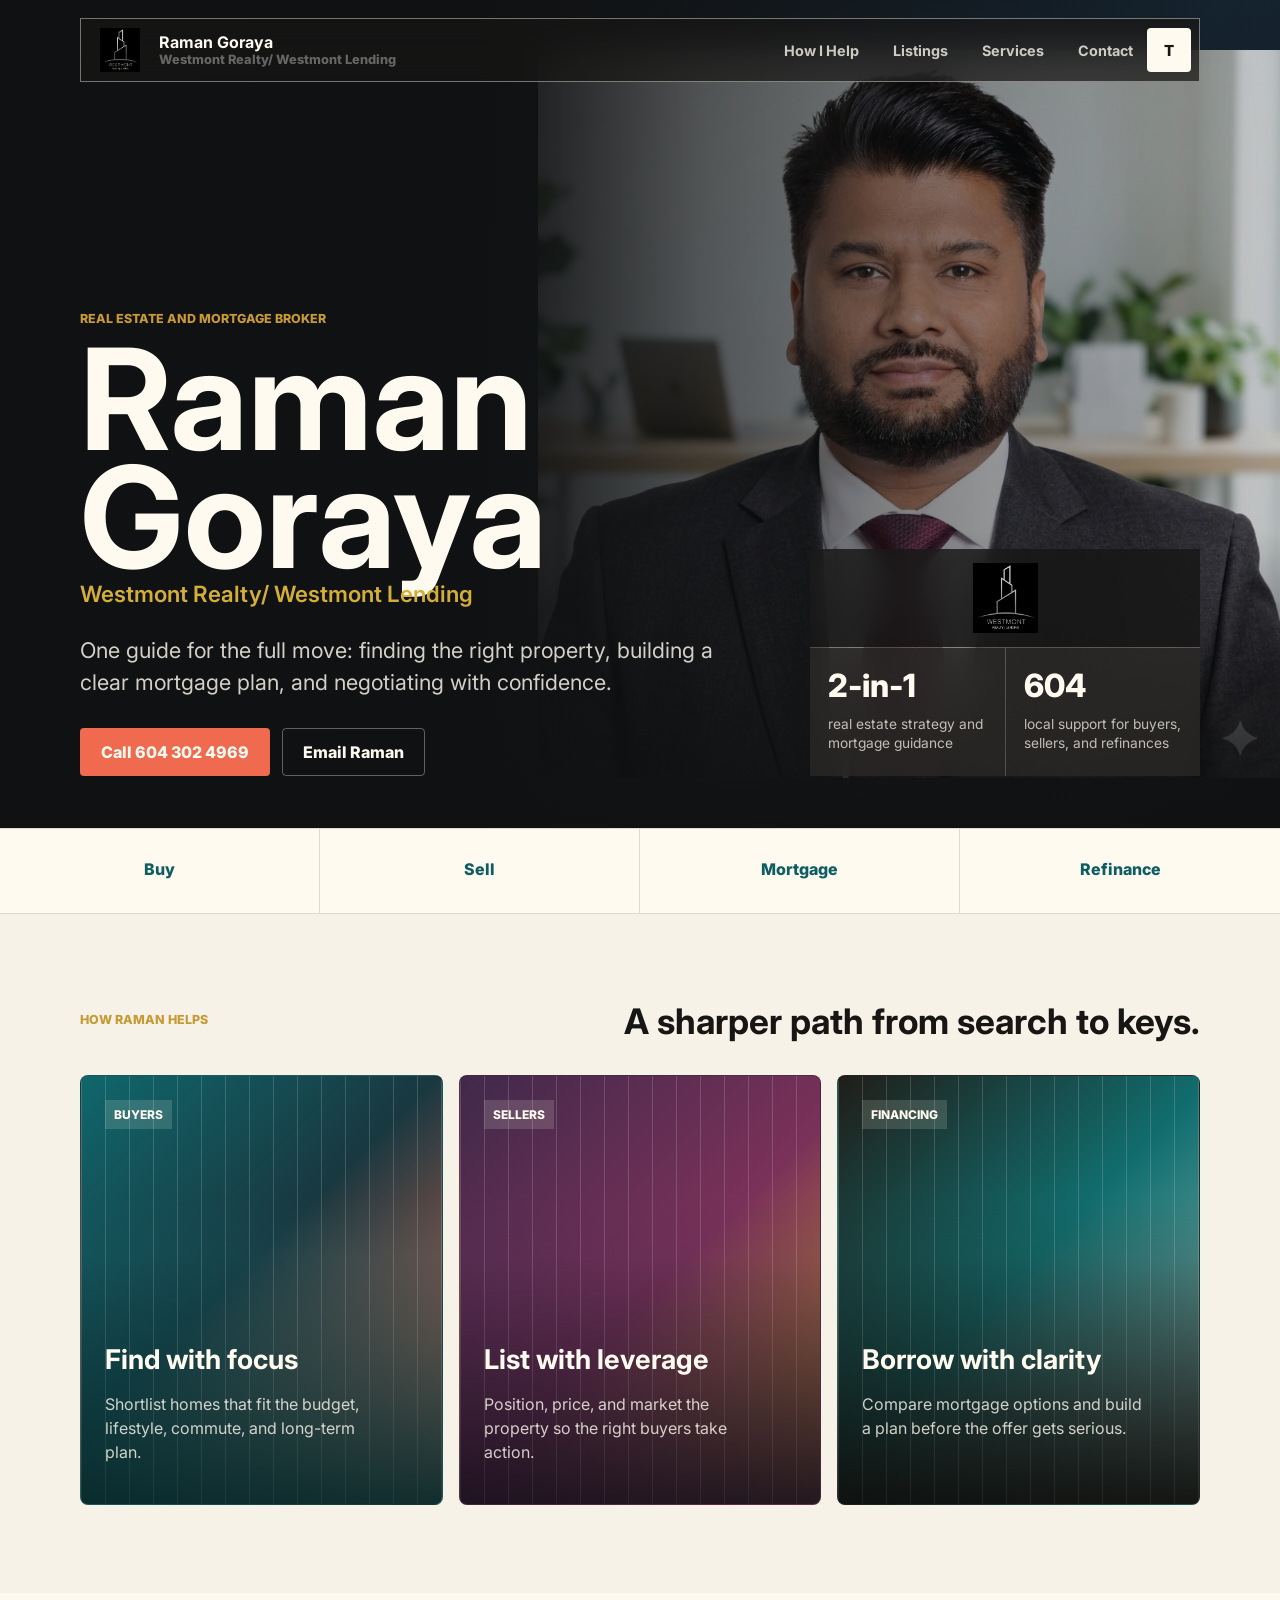
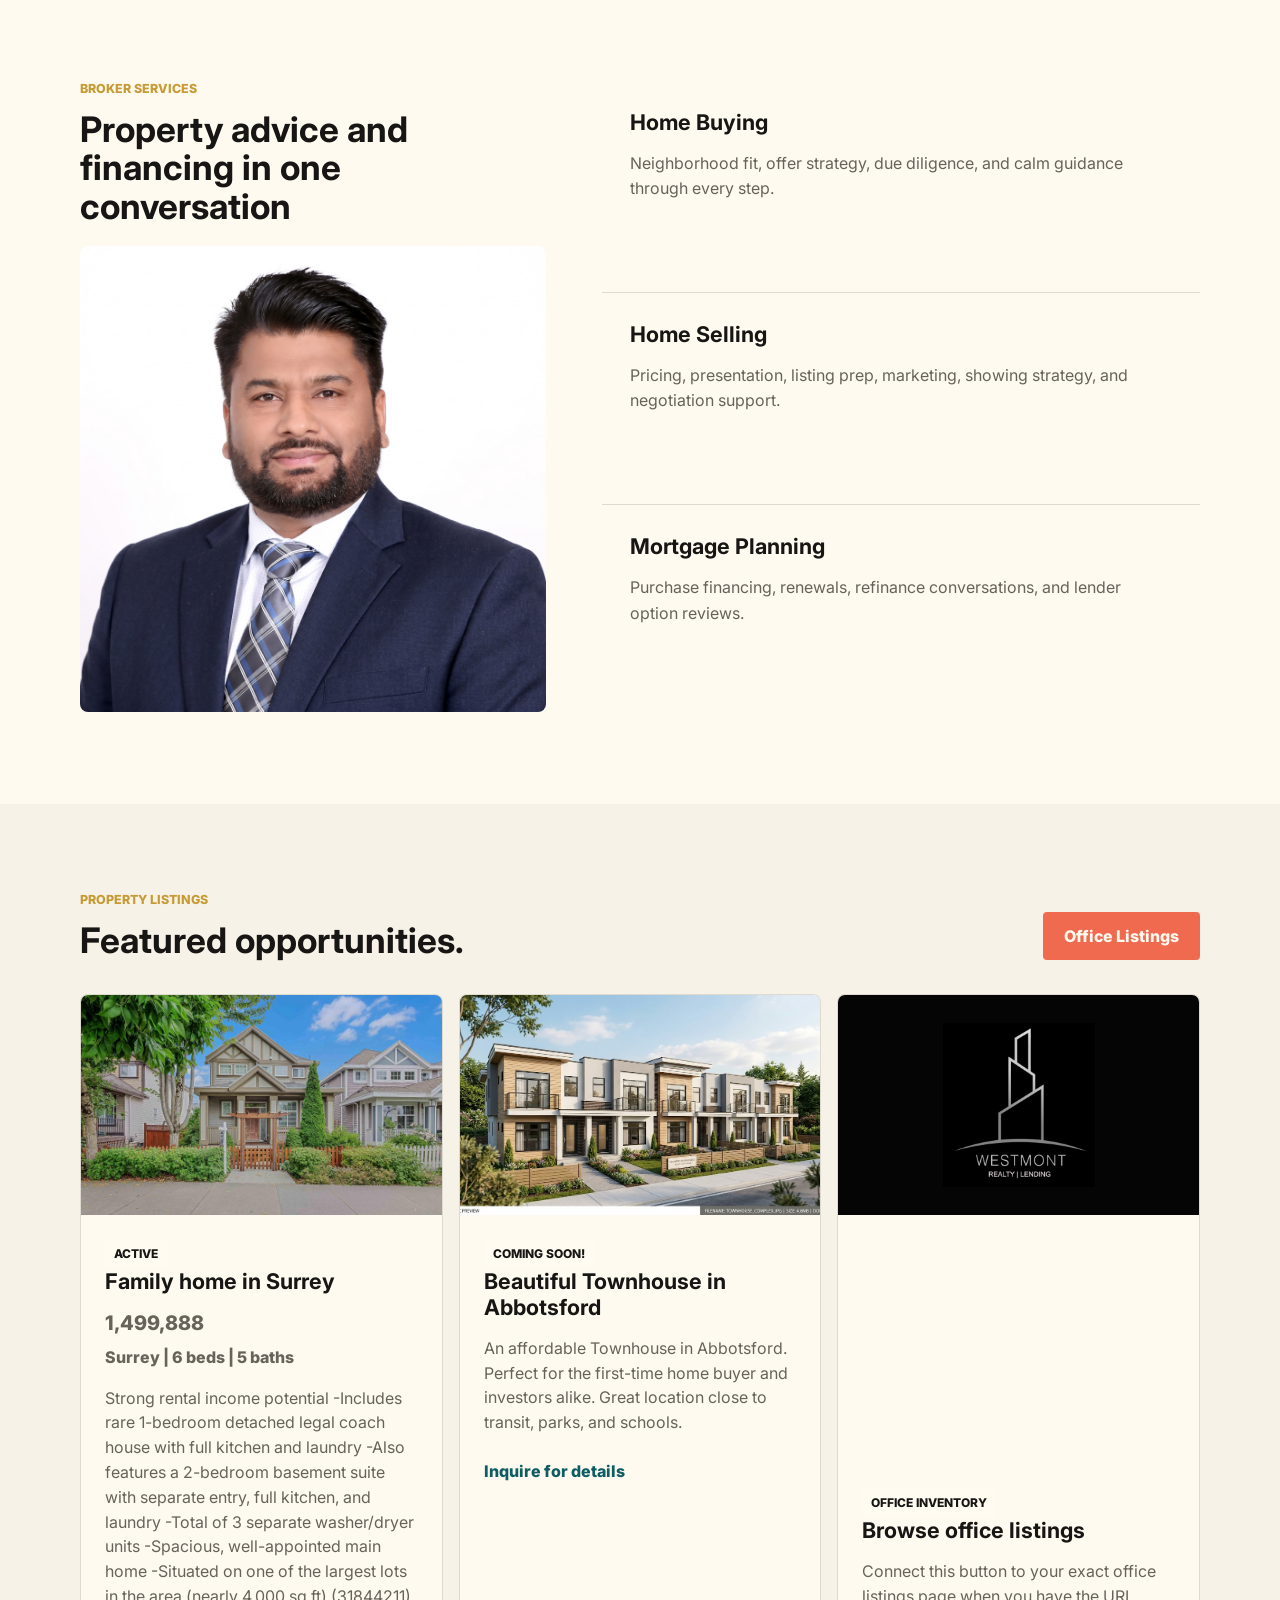
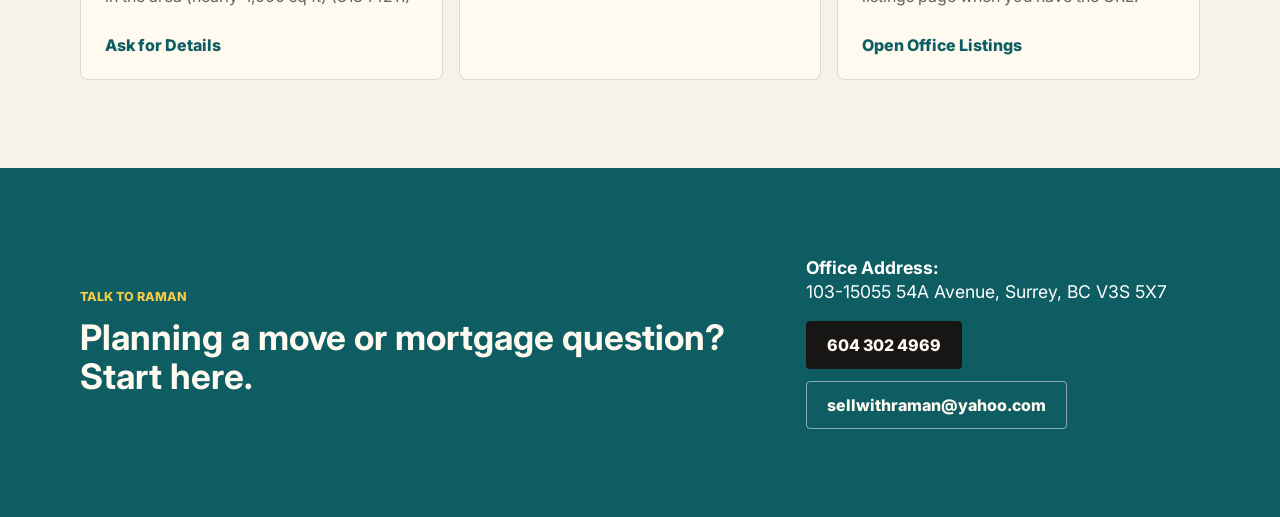
==== index.html @ 5c9ad2de "Update company name in hero section" ====
<!doctype html>
<html lang="en">
  <head>
    <meta charset="utf-8" />
    <meta name="viewport" content="width=device-width, initial-scale=1" />
    <title>Raman Goraya | Real Estate & Mortgage Broker</title>
    <link rel="preconnect" href="https://fonts.googleapis.com" />
    <link rel="preconnect" href="https://fonts.gstatic.com" crossorigin />
    <link href="https://fonts.googleapis.com/css2?family=Inter:wght@400;500;600;700;800&display=swap" rel="stylesheet" />
    <link rel="stylesheet" href="styles.css?v=3" />
    <link rel="icon" type="image/png" href="logo.png" />
  </head>
  <body>
    <main class="site-shell">
      <nav class="topbar" aria-label="Main navigation">
        <a class="brand" href="#" aria-label="Raman Goraya home" style="display: flex; align-items: center; gap: 12px; text-decoration: none;">
          <img class="brand-logo" src="logo.png" alt="" />
          <div style="display: flex; flex-direction: column; line-height: 1.2;">
            <span style="font-weight: 700; color: inherit;">Raman Goraya</span>
            <span style="font-size: 0.8rem; color: #666;">Westmont Realty/ Westmont Lending</span>
          </div>
        </a>
        <div class="nav-links">
          <a href="#work">How I Help</a>
          <a href="#listings">Listings</a>
          <a href="#services">Services</a>
          <a href="#contact">Contact</a>
        </div>
        <button class="icon-button" type="button" aria-label="Change theme" title="Change theme">
          <span aria-hidden="true">T</span>
        </button>
      </nav>

      <section class="hero" aria-labelledby="hero-title">
        <div class="hero-media">
          <img src="raman-image1.jpg?v=2" alt="Raman Goraya" />
        </div>
        <div class="hero-copy">
          <p class="eyebrow">Real estate and mortgage broker</p>
          <h1 id="hero-title" style="margin-bottom: 4px;">Raman Goraya</h1>
          <p style="font-size: 1.4rem; font-weight: 600; color: #d4af37; margin-top: 0; margin-bottom: 16px;">Westmont Realty/ Westmont Lending</p>
          <p class="hero-text">
            One guide for the full move: finding the right property, building a clear mortgage plan, and negotiating with confidence.
          </p>
          <div class="hero-actions">
            <a class="button primary" href="tel:16043024969">Call 604 302 4969</a>
            <a class="button secondary" href="mailto:sellwithraman@yahoo.com">Email Raman</a>
          </div>
        </div>
        <aside class="signal-panel" aria-label="Broker highlights">
          <img class="panel-logo" src="logo.png" alt="Westmont Realty Lending" />
          <div>
            <span class="metric">2-in-1</span>
            <span class="metric-label">real estate strategy and mortgage guidance</span>
          </div>
          <div>
            <span class="metric">604</span>
            <span class="metric-label">local support for buyers, sellers, and refinances</span>
          </div>
        </aside>
      </section>

      <section class="ticker" aria-label="Capabilities">
        <span>Buy</span>
        <span>Sell</span>
        <span>Mortgage</span>
        <span>Refinance</span>
      </section>

      <section id="work" class="work-section" aria-labelledby="work-title">
        <div class="section-heading">
          <p class="eyebrow">How Raman helps</p>
          <h2 id="work-title">A sharper path from search to keys.</h2>
        </div>
        <div class="work-grid">
          <article class="work-card color-a">
            <span class="card-kicker">Buyers</span>
            <h3>Find with focus</h3>
            <p>Shortlist homes that fit the budget, lifestyle, commute, and long-term plan.</p>
          </article>
          <article class="work-card color-b">
            <span class="card-kicker">Sellers</span>
            <h3>List with leverage</h3>
            <p>Position, price, and market the property so the right buyers take action.</p>
          </article>
          <article class="work-card color-c">
            <span class="card-kicker">Financing</span>
            <h3>Borrow with clarity</h3>
            <p>Compare mortgage options and build a plan before the offer gets serious.</p>
          </article>
        </div>
      </section>

      <section id="services" class="split-section" aria-labelledby="services-title">
        <div>
          <p class="eyebrow">Broker services</p>
          <h2 id="services-title">Property advice and financing in one conversation</h2>
          <img src="raman-photo1.jpg" alt="Call Now!" style="width: 100%; margin-top: 20px; border-radius: 8px;" />
        </div>
        <div class="service-list">
          <article>
            <h3>Home Buying</h3>
            <p>Neighborhood fit, offer strategy, due diligence, and calm guidance through every step.</p>
          </article>
          <article>
            <h3>Home Selling</h3>
            <p>Pricing, presentation, listing prep, marketing, showing strategy, and negotiation support.</p>
          </article>
          <article>
            <h3>Mortgage Planning</h3>
            <p>Purchase financing, renewals, refinance conversations, and lender option reviews.</p>
          </article>
        </div>
      </section>

      <section id="listings" class="listings-section" aria-labelledby="listings-title">
        <div class="section-heading">
          <div>
            <p class="eyebrow">Property listings</p>
            <h2 id="listings-title">Featured opportunities.</h2>
          </div>
          <a class="button primary" href="https://www.realtor.ca/agent/2255813/raman-goraya-103-15055-54-a-avenue-surrey-british-columbia-v3s5x7" target="_blank" rel="noreferrer">Office Listings</a>
        </div>
        <div class="listing-grid" id="listing-grid">
          <article class="listing-card office-card">
            <img src="logo.png" alt="Westmont Realty Lending" />
            <div class="listing-copy">
              <span class="card-kicker">Office inventory</span>
              <h3>Browse office listings</h3>
              <p>Connect this button to your exact office listings page when you have the URL.</p>
              <a href="https://www.realtor.ca/agent/2255813/raman-goraya-103-15055-54-a-avenue-surrey-british-columbia-v3s5x7" target="_blank" rel="noreferrer">Open Office Listings</a>
            </div>
          </article>
        </div>
      </section>

      <section id="contact" class="contact-band" aria-labelledby="contact-title">
        <div>
          <p class="eyebrow">Talk to Raman</p>
          <h2 id="contact-title">Planning a move or mortgage question? Start here.</h2>
        </div>
        <div class="contact-actions" style="display: flex; flex-direction: column; gap: 16px; align-items: flex-start;">
          <p style="margin: 0; font-size: 1.1rem; color: #fff; line-height: 1.4;">
            <strong>Office Address:</strong><br />
            103-15055 54A Avenue, Surrey, BC V3S 5X7
          </p>
          <div style="display: flex; gap: 12px; flex-wrap: wrap;">
            <a class="button primary dark" href="tel:16043024969">604 302 4969</a>
            <a class="button secondary dark-outline" href="mailto:sellwithraman@yahoo.com">sellwithraman@yahoo.com</a>
          </div>
        </div>
      </section>
    </main>
    <script src="listings.js?v=1"></script>
    <script src="script.js?v=2"></script>
  </body>
</html>
---- styles.css ----
:root {
  --ink: #171614;
  --muted: #68635a;
  --paper: #f7f2e8;
  --panel: #fffaf0;
  --coral: #ef6a4f;
  --teal: #0d5d62;
  --gold: #c79a34;
  --plum: #47334f;
  --line: rgba(23, 22, 20, 0.14);
}

* {
  box-sizing: border-box;
}

html {
  scroll-behavior: smooth;
}

body {
  margin: 0;
  min-width: 320px;
  background: var(--paper);
  color: var(--ink);
  font-family: Inter, system-ui, -apple-system, BlinkMacSystemFont, "Segoe UI", sans-serif;
}

a {
  color: inherit;
  text-decoration: none;
}

.site-shell {
  min-height: 100vh;
  overflow: hidden;
}

.topbar {
  position: fixed;
  top: 18px;
  left: 50%;
  z-index: 10;
  display: grid;
  grid-template-columns: minmax(0, 1fr) auto 44px;
  align-items: center;
  width: min(1120px, calc(100% - 32px));
  min-height: 64px;
  padding: 7px 8px 7px 12px;
  border: 1px solid rgba(255, 250, 240, 0.42);
  background: rgba(23, 22, 20, 0.7);
  color: #fffaf0;
  backdrop-filter: blur(18px);
  transform: translateX(-50%);
}

.brand {
  display: inline-flex;
  align-items: center;
  gap: 10px;
  min-width: 0;
  font-weight: 800;
}

.brand-logo {
  width: 54px;
  height: 44px;
  object-fit: contain;
  border-radius: 3px;
}

.brand span {
  overflow: hidden;
  text-overflow: ellipsis;
  white-space: nowrap;
}

.nav-links {
  display: flex;
  gap: 6px;
}

.nav-links a {
  padding: 12px 14px;
  border-radius: 4px;
  color: rgba(255, 250, 240, 0.78);
  font-size: 0.9rem;
  font-weight: 700;
}

.nav-links a:hover,
.nav-links a:focus-visible {
  background: rgba(255, 250, 240, 0.12);
  color: #fffaf0;
}

.icon-button {
  display: grid;
  width: 44px;
  height: 44px;
  place-items: center;
  border: 0;
  border-radius: 4px;
  background: #fffaf0;
  color: var(--ink);
  cursor: pointer;
  font: inherit;
  font-size: 0.95rem;
  font-weight: 800;
}

.hero {
  position: relative;
  display: grid;
  min-height: 92vh;
  padding: 132px max(24px, calc((100vw - 1120px) / 2)) 52px;
  overflow: hidden;
  background:
    radial-gradient(circle at 72% 36%, rgba(40, 74, 128, 0.5), transparent 30%),
    linear-gradient(135deg, #101112, #162836 58%, #11100e);
  color: #fffaf0;
}

.hero::after {
  position: absolute;
  inset: 0;
  background:
    linear-gradient(90deg, rgba(16, 17, 18, 0.98) 0 38%, rgba(16, 17, 18, 0.66) 55%, rgba(16, 17, 18, 0.18)),
    linear-gradient(0deg, rgba(16, 17, 18, 0.9), rgba(16, 17, 18, 0) 36%);
  content: "";
}

.hero-media {
  position: absolute;
  inset: 0 0 0 auto;
  width: min(58vw, 820px);
}

.hero-media img {
  width: 100%;
  height: 100%;
  object-fit: contain;
  object-position: right center;
  opacity: 0.94;
}

.hero-copy {
  position: relative;
  z-index: 1;
  align-self: end;
  width: min(760px, 100%);
}

.eyebrow {
  margin: 0 0 14px;
  color: var(--gold);
  font-size: 0.78rem;
  font-weight: 800;
  letter-spacing: 0;
  text-transform: uppercase;
}

h1,
h2,
h3,
p {
  overflow-wrap: anywhere;
}

h1 {
  max-width: 9ch;
  margin: 0;
  font-size: clamp(4rem, 11vw, 10rem);
  line-height: 0.84;
  letter-spacing: 0;
}

h2 {
  margin: 0;
  font-size: 2.2rem; /* Shrunk down to a clean, fixed size */
  line-height: 1.1;   /* Slightly increased so lines don't overlap at a smaller size */
  letter-spacing: 0;
}

h3 {
  margin: 0;
  font-size: 1.35rem;
}

.hero-text {
  max-width: 640px;
  margin: 28px 0 0;
  color: rgba(255, 250, 240, 0.82);
  font-size: clamp(1.05rem, 1.7vw, 1.35rem);
  line-height: 1.45;
}

.hero-actions {
  display: flex;
  flex-wrap: wrap;
  gap: 12px;
  margin-top: 30px;
}

.button {
  display: inline-flex;
  align-items: center;
  justify-content: center;
  min-height: 48px;
  padding: 0 20px;
  border: 1px solid transparent;
  border-radius: 4px;
  font-weight: 800;
}

.button.primary {
  background: var(--coral);
  color: #fffaf0;
}

.button.secondary {
  border-color: rgba(255, 250, 240, 0.34);
  color: #fffaf0;
}

.button.dark {
  background: var(--ink);
}

.button.dark-outline {
  border-color: rgba(255, 250, 240, 0.52);
  background: transparent;
}

.button.outline-ink {
  border-color: rgba(23, 22, 20, 0.24);
  color: var(--ink);
}

.signal-panel {
  position: absolute;
  right: max(24px, calc((100vw - 1120px) / 2));
  bottom: 52px;
  z-index: 1;
  display: grid;
  grid-template-columns: repeat(2, minmax(130px, 1fr));
  gap: 1px;
  width: min(390px, calc(100% - 48px));
  background: rgba(255, 250, 240, 0.24);
}

.signal-panel > div {
  min-height: 128px;
  padding: 18px;
  background: rgba(23, 22, 20, 0.72);
  backdrop-filter: blur(18px);
}

.panel-logo {
  grid-column: 1 / -1;
  width: 100%;
  height: 98px;
  padding: 14px;
  object-fit: contain;
  background: rgba(0, 0, 0, 0.72);
  backdrop-filter: blur(18px);
}

.metric {
  display: block;
  font-size: 2rem;
  font-weight: 800;
}

.metric-label {
  display: block;
  margin-top: 10px;
  color: rgba(255, 250, 240, 0.72);
  font-size: 0.86rem;
  line-height: 1.35;
}

.ticker {
  display: grid;
  grid-template-columns: repeat(4, 1fr);
  border-block: 1px solid var(--line);
  background: var(--panel);
}

.ticker span {
  min-height: 84px;
  padding: 30px 24px;
  border-right: 1px solid var(--line);
  color: var(--teal);
  font-weight: 800;
  text-align: center;
}

.ticker span:last-child {
  border-right: 0;
}

.work-section,
.split-section,
.media-section,
.listings-section,
.contact-band {
  padding: 88px max(24px, calc((100vw - 1120px) / 2));
}

.section-heading {
  display: flex;
  align-items: end;
  justify-content: space-between;
  gap: 32px;
  margin-bottom: 34px;
}

.work-grid {
  display: grid;
  grid-template-columns: repeat(3, 1fr);
  gap: 16px;
}

.work-card {
  position: relative;
  min-height: 390px;
  padding: 24px;
  overflow: hidden;
  border: 1px solid var(--line);
  border-radius: 8px;
  color: #fffaf0;
}

.work-card::before {
  position: absolute;
  inset: 0;
  background:
    linear-gradient(180deg, transparent 0 42%, rgba(0, 0, 0, 0.56)),
    repeating-linear-gradient(90deg, rgba(255, 255, 255, 0.16) 0 1px, transparent 1px 24px);
  content: "";
}

.work-card > * {
  position: relative;
  z-index: 1;
}

.work-card h3 {
  margin-top: 214px;
  font-size: 1.7rem;
}

.work-card p {
  max-width: 28ch;
  color: rgba(255, 250, 240, 0.8);
  line-height: 1.5;
}

.card-kicker {
  display: inline-block;
  padding: 7px 9px;
  background: rgba(255, 250, 240, 0.15);
  font-size: 0.75rem;
  font-weight: 800;
  text-transform: uppercase;
}

.color-a {
  background:
    linear-gradient(180deg, rgba(15, 103, 108, 0) 0 28%, rgba(15, 103, 108, 0.88)),
    linear-gradient(135deg, #0f676c, #193840 45%, #ef6a4f);
}

.color-b {
  background:
    linear-gradient(180deg, rgba(64, 41, 74, 0) 0 28%, rgba(64, 41, 74, 0.88)),
    linear-gradient(135deg, #40294a, #7a3159 52%, #d6a02a);
}

.color-c {
  background:
    linear-gradient(180deg, rgba(32, 29, 24, 0) 0 28%, rgba(32, 29, 24, 0.88)),
    linear-gradient(135deg, #201d18, #116d6e 48%, #9ec7c2);
}

.split-section {
  display: grid;
  grid-template-columns: 0.78fr 1fr;
  gap: 56px;
  background: #fffaf0;
}

.service-list {
  display: grid;
  gap: 1px;
  background: var(--line);
}

.service-list article {
  padding: 28px;
  background: #fffaf0;
}

.service-list p {
  margin-bottom: 0;
  color: var(--muted);
  line-height: 1.6;
}

.media-section {
  background: #171614;
  color: #fffaf0;
}

.media-section .section-heading {
  align-items: start;
}

.video-grid {
  display: grid;
  grid-template-columns: minmax(0, 1.25fr) minmax(260px, 0.75fr);
  gap: 16px;
}

.video-card,
.upload-note,
.listing-card {
  border-radius: 8px;
  overflow: hidden;
}

.video-card {
  display: grid;
  grid-template-columns: minmax(0, 1.15fr) minmax(250px, 0.85fr);
  min-height: 360px;
  border: 1px solid rgba(255, 250, 240, 0.16);
  background: rgba(255, 250, 240, 0.08);
}

.video-card video {
  width: 100%;
  height: 100%;
  min-height: 320px;
  object-fit: cover;
  background: #060605;
}

.video-poster {
  position: relative;
  min-height: 320px;
  background-position: center;
  background-size: cover;
}

.video-poster::after {
  position: absolute;
  inset: 0;
  background: linear-gradient(180deg, rgba(0, 0, 0, 0), rgba(0, 0, 0, 0.32));
  content: "";
}

.play-badge {
  position: absolute;
  right: 24px;
  bottom: 24px;
  z-index: 1;
  display: inline-flex;
  align-items: center;
  justify-content: center;
  min-width: 86px;
  min-height: 44px;
  border-radius: 4px;
  background: #fffaf0;
  color: var(--ink);
  font-weight: 800;
}

.video-card .video-copy {
  align-self: end;
  padding: 28px;
}

.video-card p,
.upload-note p {
  color: rgba(255, 250, 240, 0.72);
  line-height: 1.6;
}

.video-copy a {
  display: inline-flex;
  margin-top: 10px;
  color: #f3cb48;
  font-weight: 800;
}

.upload-note {
  padding: 28px;
  border: 1px solid rgba(255, 250, 240, 0.16);
  background:
    linear-gradient(135deg, rgba(239, 106, 79, 0.18), transparent 42%),
    rgba(255, 250, 240, 0.08);
}

.listings-section {
  background: var(--paper);
}

.listing-grid {
  display: grid;
  grid-template-columns: repeat(3, minmax(0, 1fr));
  gap: 16px;
}

.listing-card {
  border: 1px solid var(--line);
  background: #fffaf0;
}

.listing-image {
  display: block;
  width: 100%;
  height: 220px;
  object-fit: cover;
  background: #11100e;
}

.listing-photo {
  min-height: 220px;
  background: linear-gradient(180deg, rgba(23, 22, 20, 0), rgba(23, 22, 20, 0.54)), linear-gradient(135deg, #0f676c, #193840 48%, #d6a02a);
  background-size: cover;
  background-position: center;
  background-repeat: no-repeat;
}

.listing-photo-b {
  min-height: 220px;
  background: linear-gradient(180deg, rgba(23, 22, 20, 0), rgba(23, 22, 20, 0.54)), linear-gradient(135deg, #40294a, #7a3159 48%, #ef6a4f);
  background-size: cover;
  background-position: center;
  background-repeat: no-repeat;
}

.listing-copy {
  padding: 24px;
}

.listing-copy p {
  color: var(--muted);
  line-height: 1.55;
}

.listing-price {
  margin: 14px 0 0;
  color: var(--ink);
  font-size: 1.25rem;
  font-weight: 800;
}

.listing-details {
  margin: 6px 0 0;
  color: var(--teal);
  font-weight: 800;
}

.listing-copy a {
  display: inline-flex;
  margin-top: 10px;
  color: var(--teal);
  font-weight: 800;
}

.office-card {
  display: grid;
  align-content: space-between;
}

.office-card img {
  width: 100%;
  height: 220px;
  padding: 28px;
  object-fit: contain;
  background: #050505;
}

.contact-band {
  display: flex;
  align-items: center;
  justify-content: space-between;
  gap: 28px;
  background: var(--teal);
  color: #fffaf0;
}

.contact-actions {
  display: flex;
  flex-wrap: wrap;
  gap: 12px;
}

.contact-band .eyebrow {
  color: #f3cb48;
}

.contact-band h2 {
  max-width: 760px;
}

body.alt-theme {
  --paper: #edf3ef;
  --panel: #f9fff9;
  --coral: #c9475d;
  --teal: #275f4c;
  --gold: #c2842e;
  --plum: #24394f;
}

@media (max-width: 820px) {
  .topbar {
    grid-template-columns: 1fr 44px;
  }

  .nav-links {
    display: none;
  }

  .hero {
    min-height: 820px;
  }

  .hero::after {
    background:
      linear-gradient(180deg, rgba(16, 17, 18, 0.22), rgba(16, 17, 18, 0.88) 48%, rgba(16, 17, 18, 0.96)),
      linear-gradient(90deg, rgba(16, 17, 18, 0.64), rgba(16, 17, 18, 0.16));
  }

  .hero-media {
    inset: 0 0 auto;
    width: 100%;
    height: 52%;
  }

  .hero-media img {
    object-position: center top;
  }

  .signal-panel {
    position: relative;
    right: auto;
    bottom: auto;
    align-self: end;
    margin-top: 34px;
  }

  .ticker,
  .work-grid,
  .split-section,
  .video-grid,
  .video-card,
  .listing-grid {
    grid-template-columns: 1fr;
  }

  .ticker span {
    border-right: 0;
    border-bottom: 1px solid var(--line);
  }

  .section-heading,
  .contact-band {
    align-items: start;
    flex-direction: column;
  }

.listing-card:nth-of-type(2) .listing-copy a {
  font-weight: 800;
  text-transform: uppercase;
  letter-spacing: 0.05em;
  font-size: 1.25rem; 
  display: inline-block;
  margin-top: 12px;
  color: #ef6a4f; /* Gives your special call-to-action an eye-catching color */
}
  
@media (max-width: 520px) {
  .hero {
    padding-top: 112px;
  }

  h1 {
    font-size: clamp(3.35rem, 20vw, 5.6rem);
  }

  .brand-logo {
    width: 48px;
    height: 38px;
  }

  .signal-panel {
    grid-template-columns: 1fr;
  }

  .work-card {
    min-height: 330px;
  }

  .work-card h3 {
    margin-top: 160px;
  }
  
} /* This closing bracket ends the mobile media query perfectly */

/* Increase the font size of the property card buttons everywhere */
.listing-card .button, 
.listing-card a {
    font-size: 2.0rem; /* Made it noticeably larger and clean */
    font-weight: 600;  
    display: inline-block;
}
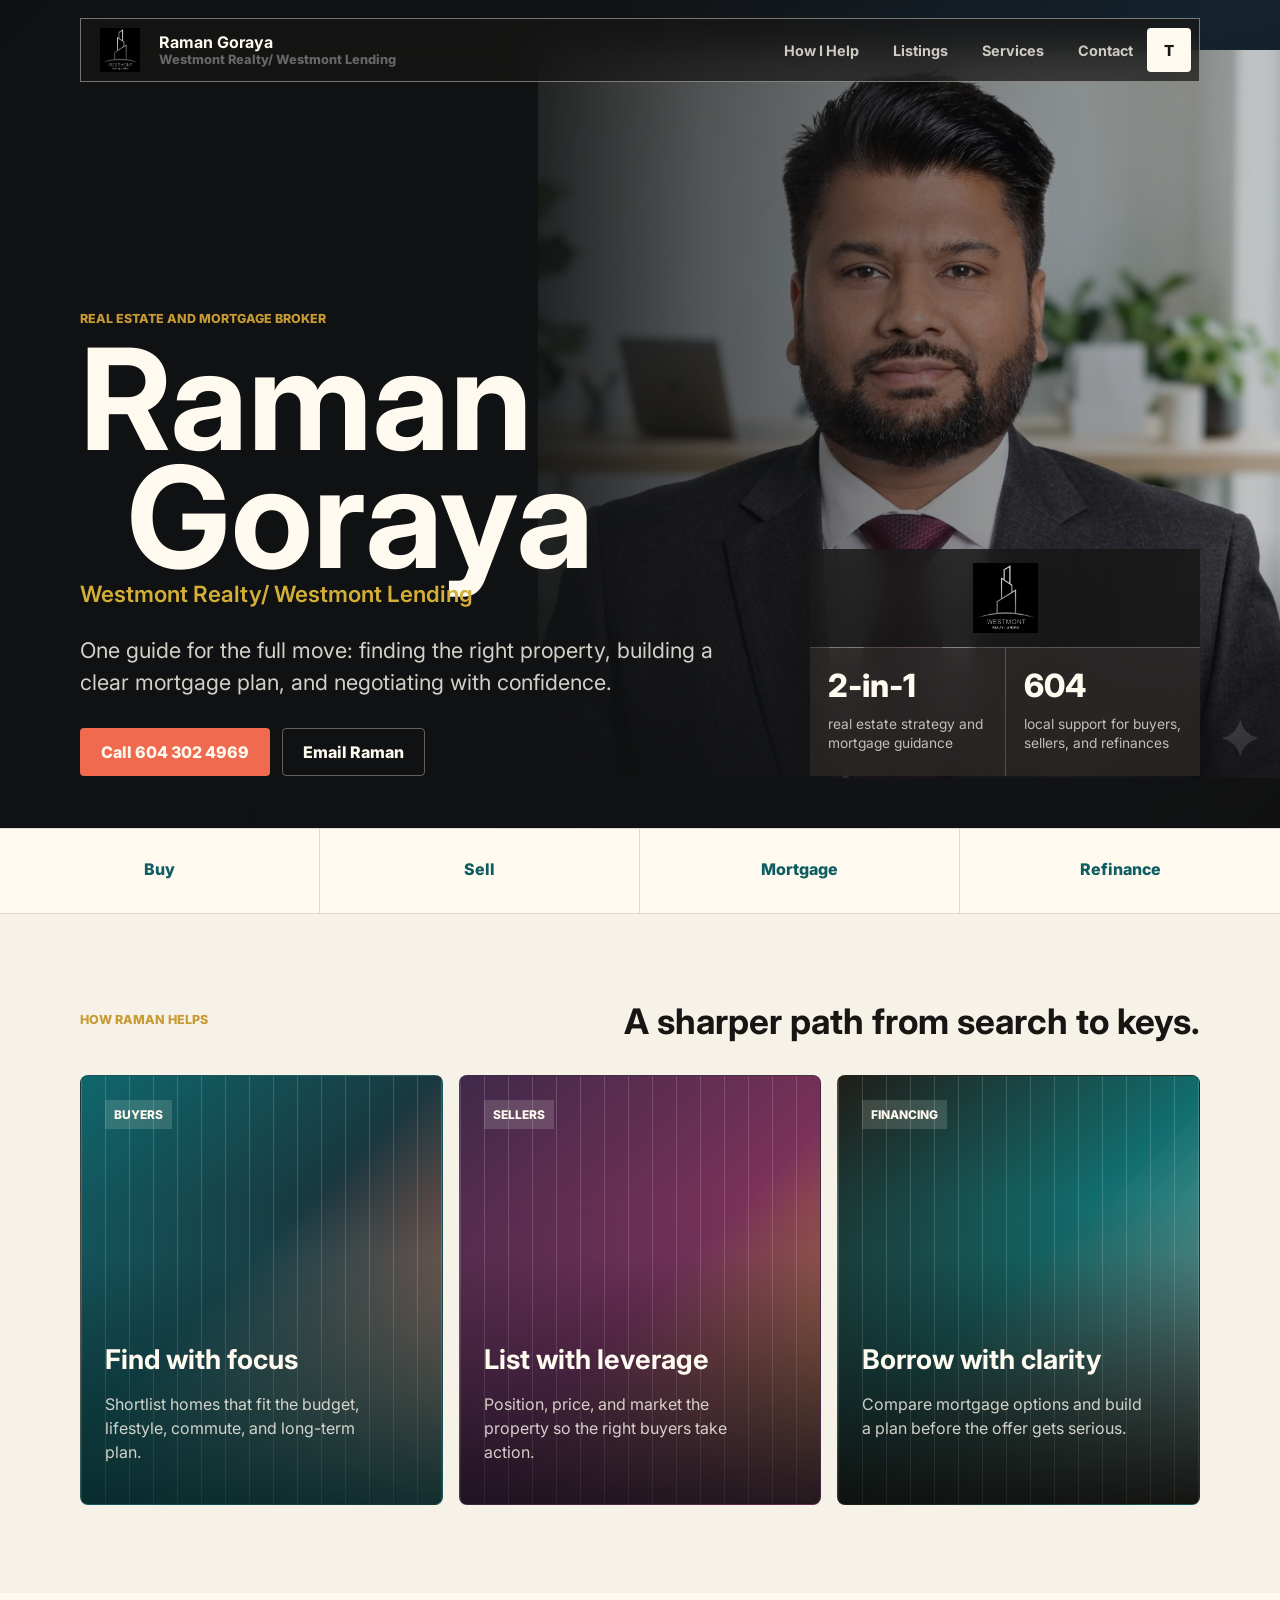
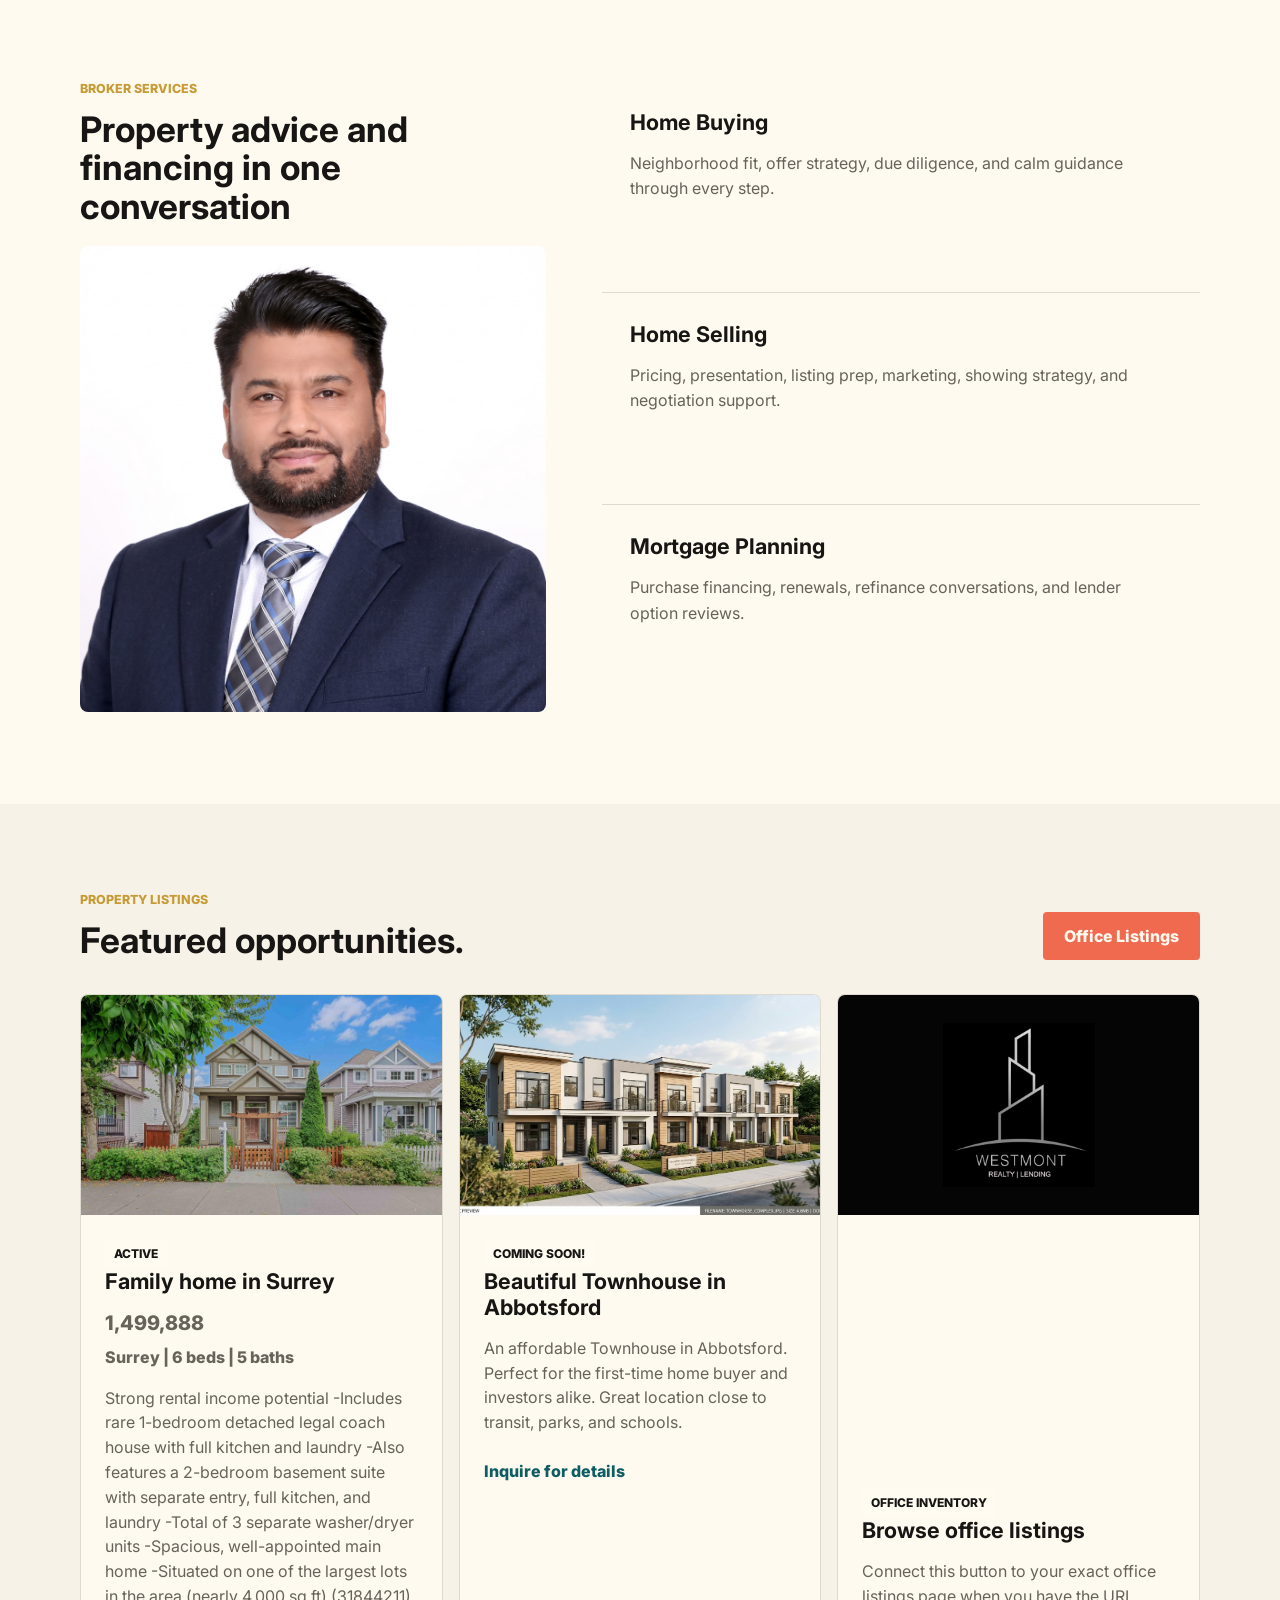
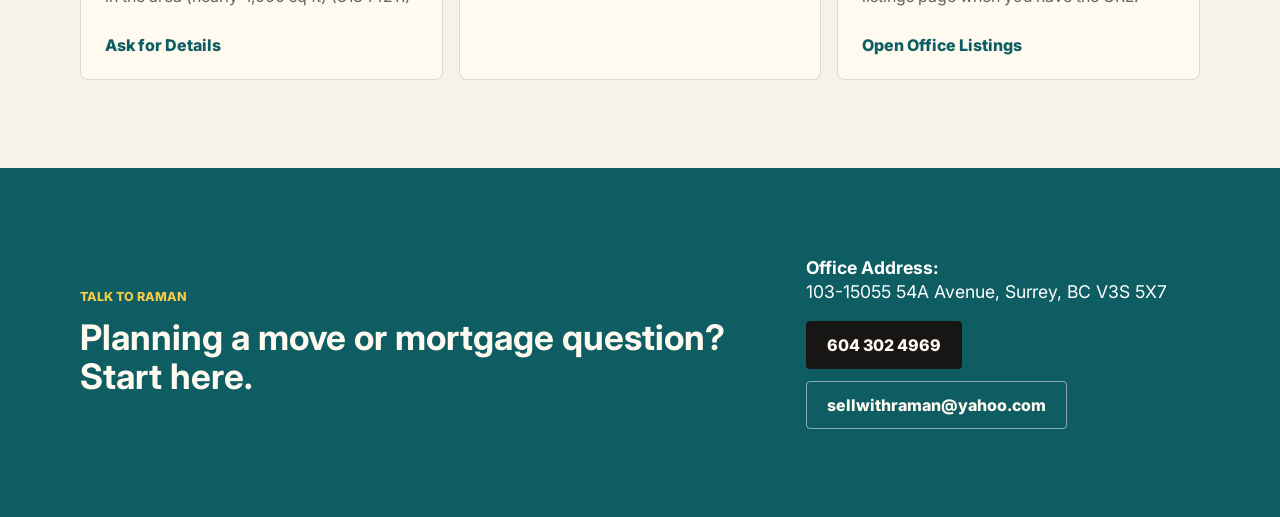
==== commit 39e91ded: "Update index.html" ====
--- a/index.html
+++ b/index.html
@@ -37,7 +37,10 @@
         </div>
         <div class="hero-copy">
           <p class="eyebrow">Real estate and mortgage broker</p>
-          <h1 id="hero-title" style="margin-bottom: 4px;">Raman Goraya</h1>
+        <h1 id="hero-title" style="margin-bottom: 4px; display: flex; flex-direction: column; align-items: flex-start;">
+  <span>Raman</span>
+  <span style="padding-left: 2.95rem;">Goraya</span>
+</h1>
           <p style="font-size: 1.4rem; font-weight: 600; color: #d4af37; margin-top: 0; margin-bottom: 16px;">Westmont Realty/ Westmont Lending</p>
           <p class="hero-text">
             One guide for the full move: finding the right property, building a clear mortgage plan, and negotiating with confidence.
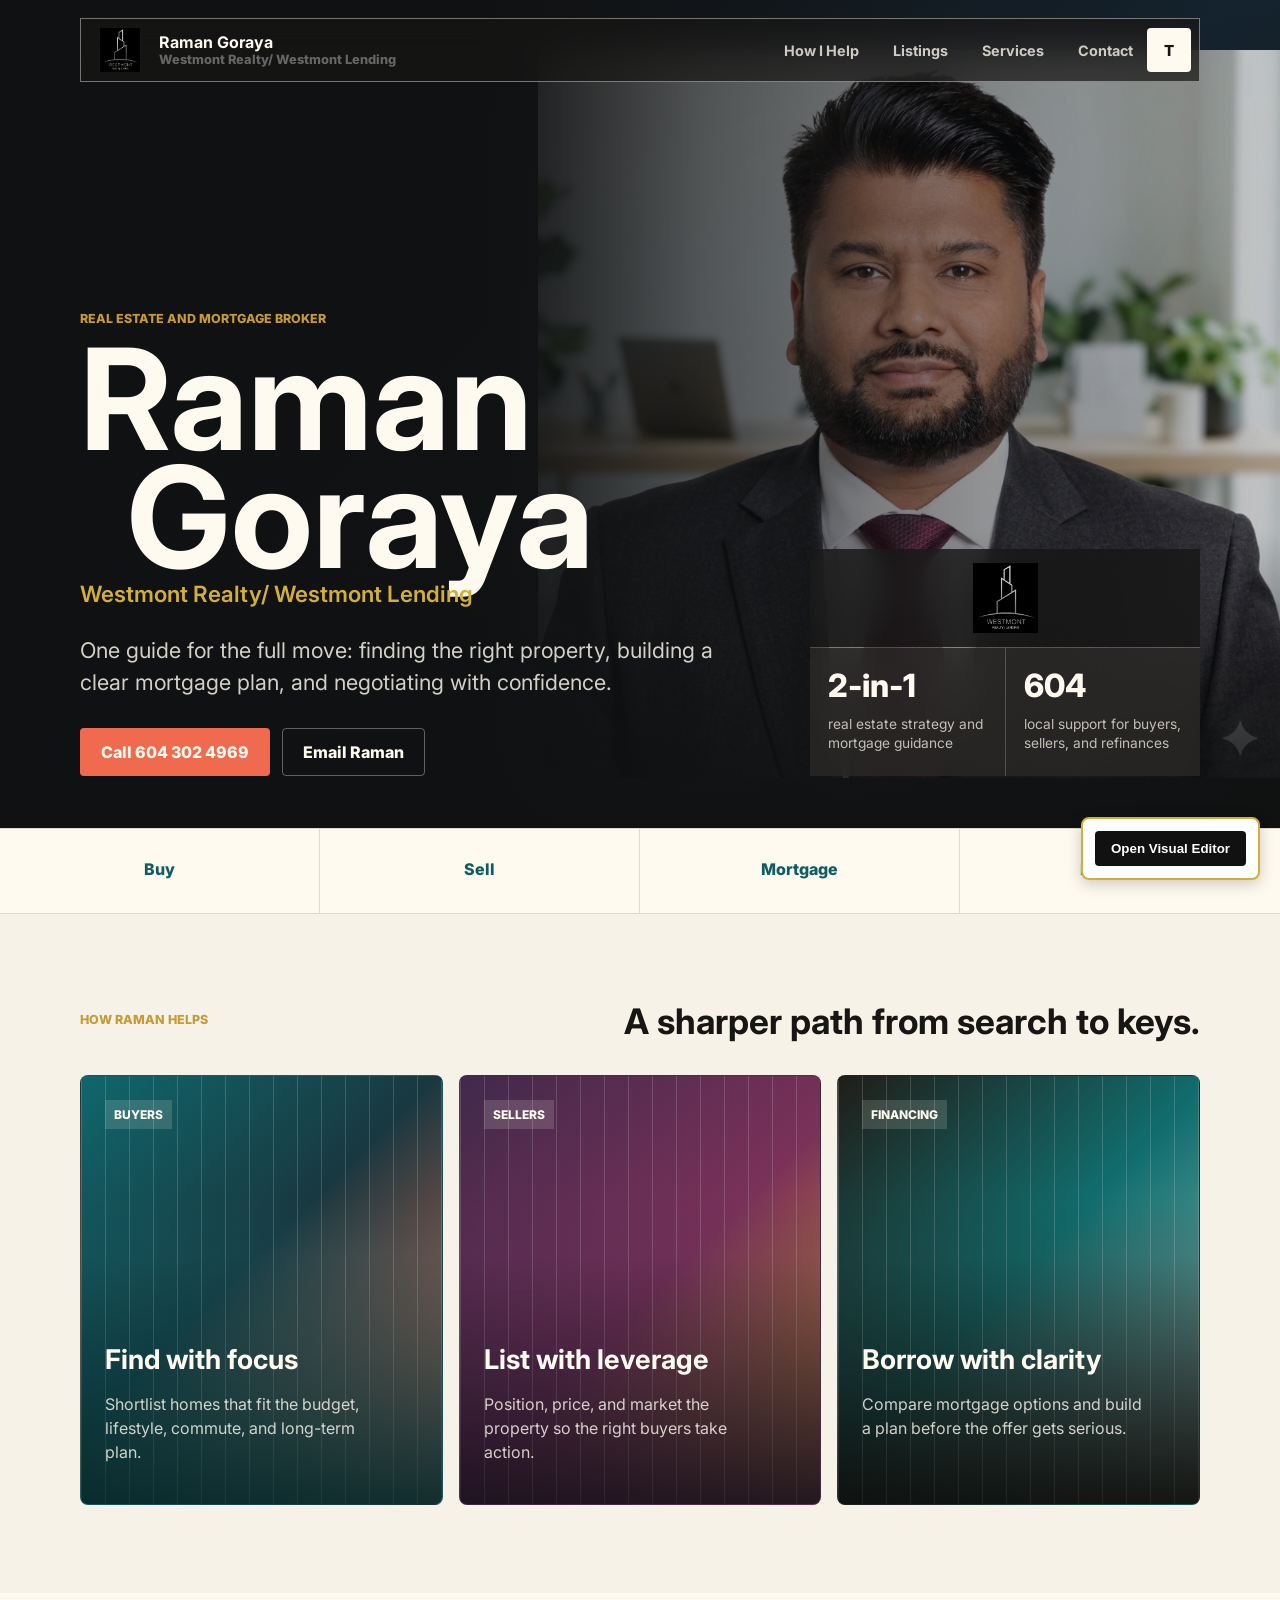
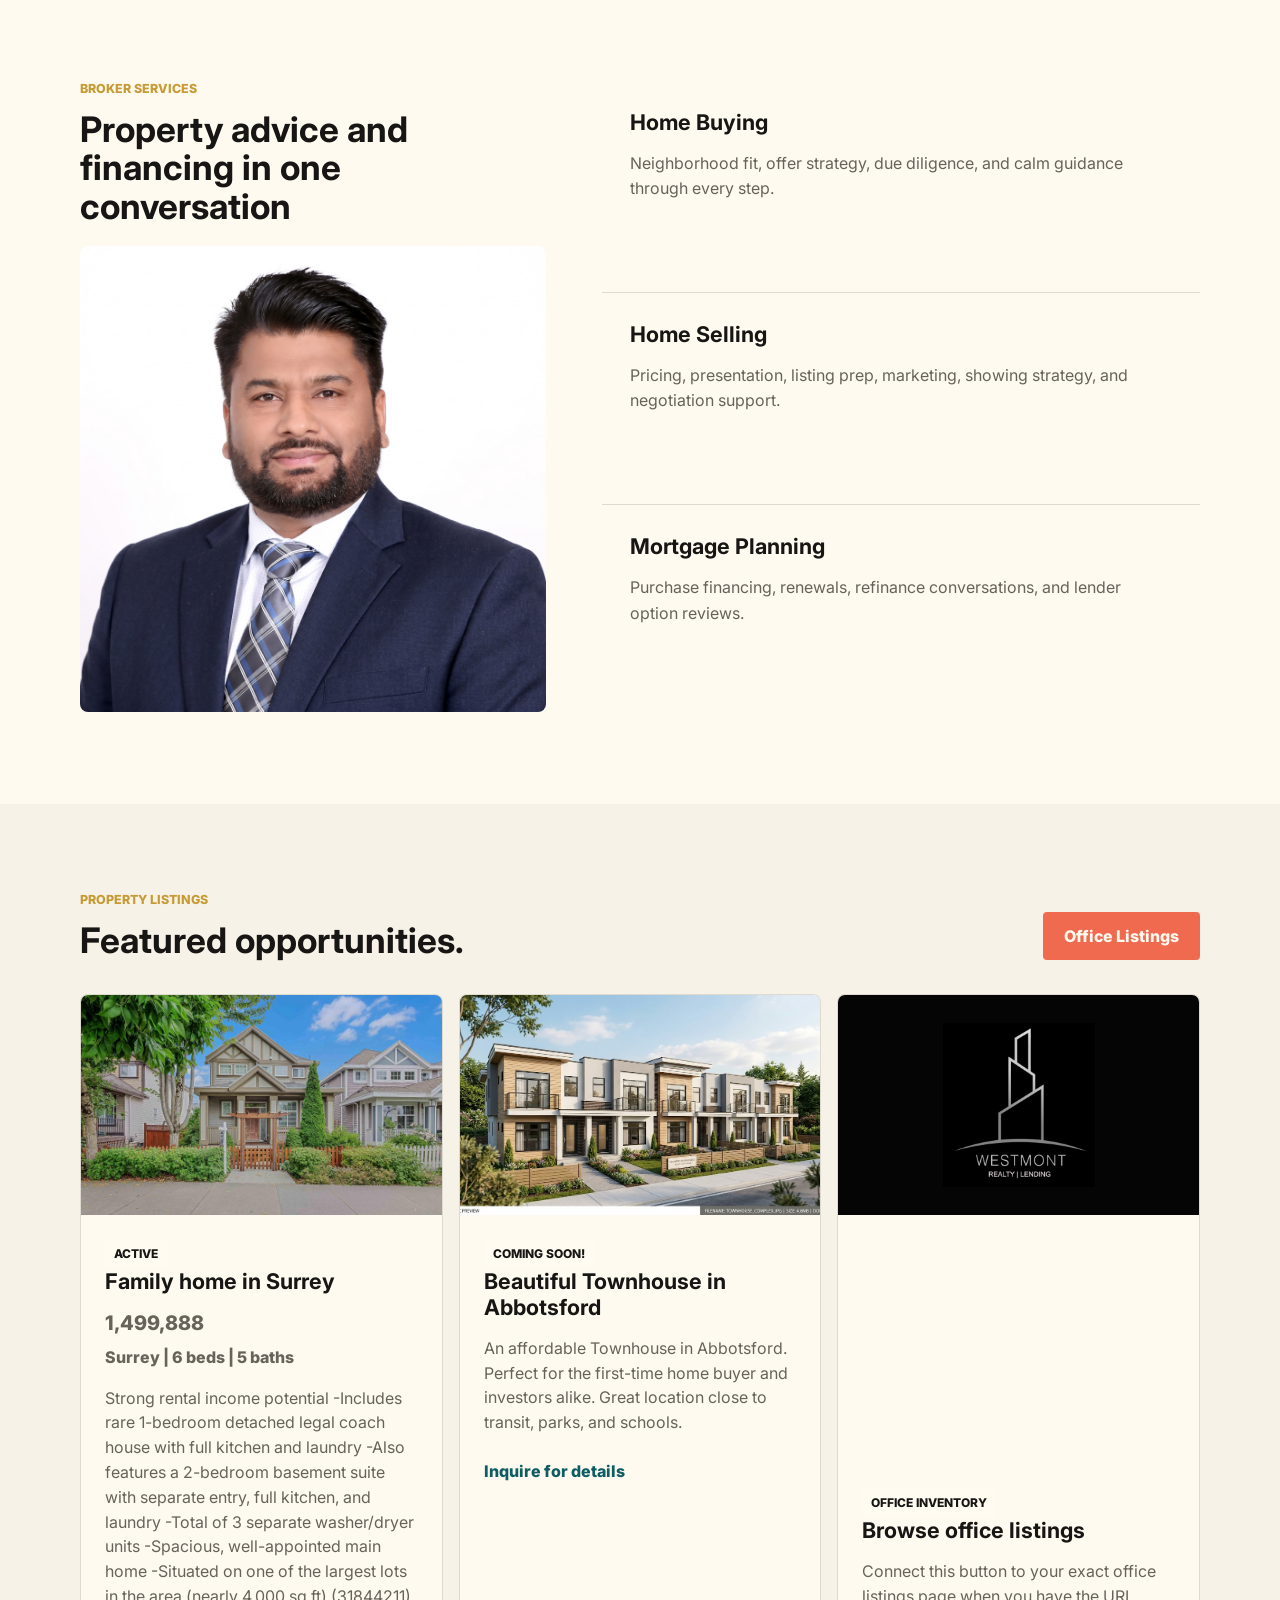
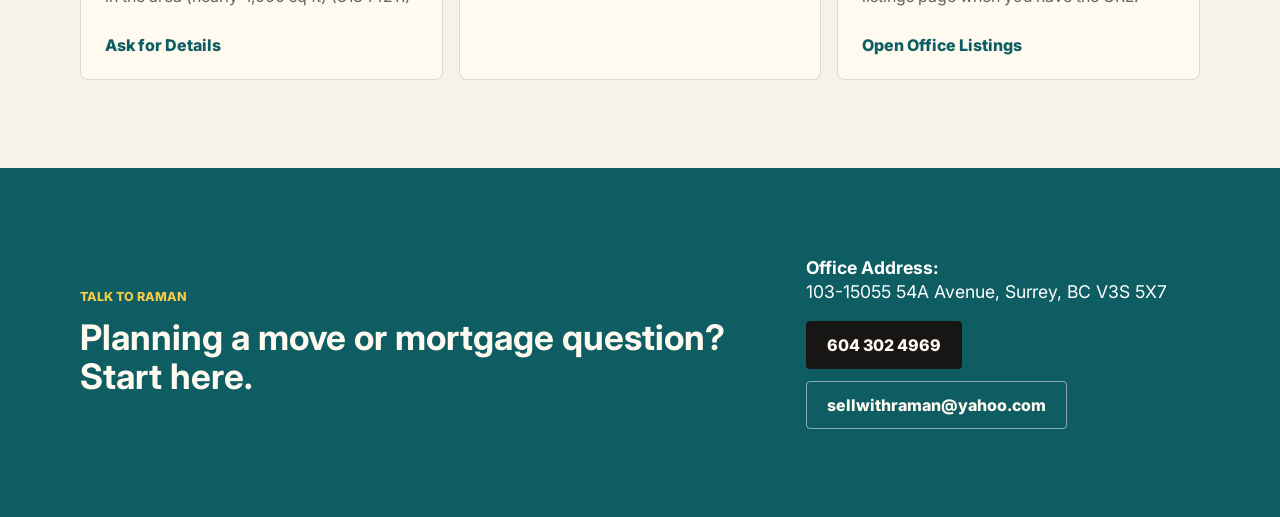
==== commit 58302a54: "Implement admin panel for visual editing Added an admin panel with a visual editor toggle and save f" ====
--- a/index.html
+++ b/index.html
@@ -154,7 +154,52 @@
         </div>
       </section>
     </main>
-    <script src="listings.js?v=1"></script>
-    <script src="script.js?v=2"></script>
-  </body>
+   <script src="listings.js?v=1"></script>
+  <script src="script.js?v=2"></script>
+
+  <div id="admin-panel" style="position: fixed; bottom: 20px; right: 20px; z-index: 10000; background: #fff; padding: 12px; border: 2px solid #d4af37; border-radius: 8px; box-shadow: 0 4px 15px rgba(0,0,0,0.2); font-family: 'Inter', sans-serif;">
+    <button id="edit-btn" onclick="toggleEditMode()" style="background: #111; color: #fff; border: none; padding: 10px 16px; font-weight: 600; border-radius: 4px; cursor: pointer; transition: background 0.2s;">
+      Open Visual Editor
+    </button>
+  </div>
+
+  <script>
+  let isEditing = false;
+
+  function toggleEditMode() {
+    isEditing = !isEditing;
+    const btn = document.getElementById('edit-btn');
+    
+    document.body.contentEditable = isEditing;
+    
+    if (isEditing) {
+      btn.innerText = "Save & Download Index";
+      btn.style.background = "#d4af37";
+      btn.style.color = "#000";
+      document.getElementById('admin-panel').contentEditable = false;
+    } else {
+      btn.innerText = "Open Visual Editor";
+      btn.style.background = "#111";
+      btn.style.color = "#fff";
+      saveWebsiteChanges();
+    }
+  }
+
+  function saveWebsiteChanges() {
+    document.body.removeAttribute('contenteditable');
+    
+    const updatedHtml = "<!doctype html>\n" + document.documentElement.outerHTML;
+    
+    const blob = new Blob([updatedHtml], { type: "text/html" });
+    const a = document.createElement("a");
+    a.href = URL.createObjectURL(blob);
+    a.download = "index.html";
+    a.click();
+    
+    alert("Success! Your modified index.html has been downloaded. Simply drag and drop this file back into your GitHub repository to update your live site.");
+    
+    document.getElementById('admin-panel').contentEditable = false;
+  }
+  </script>
+</body>
 </html>
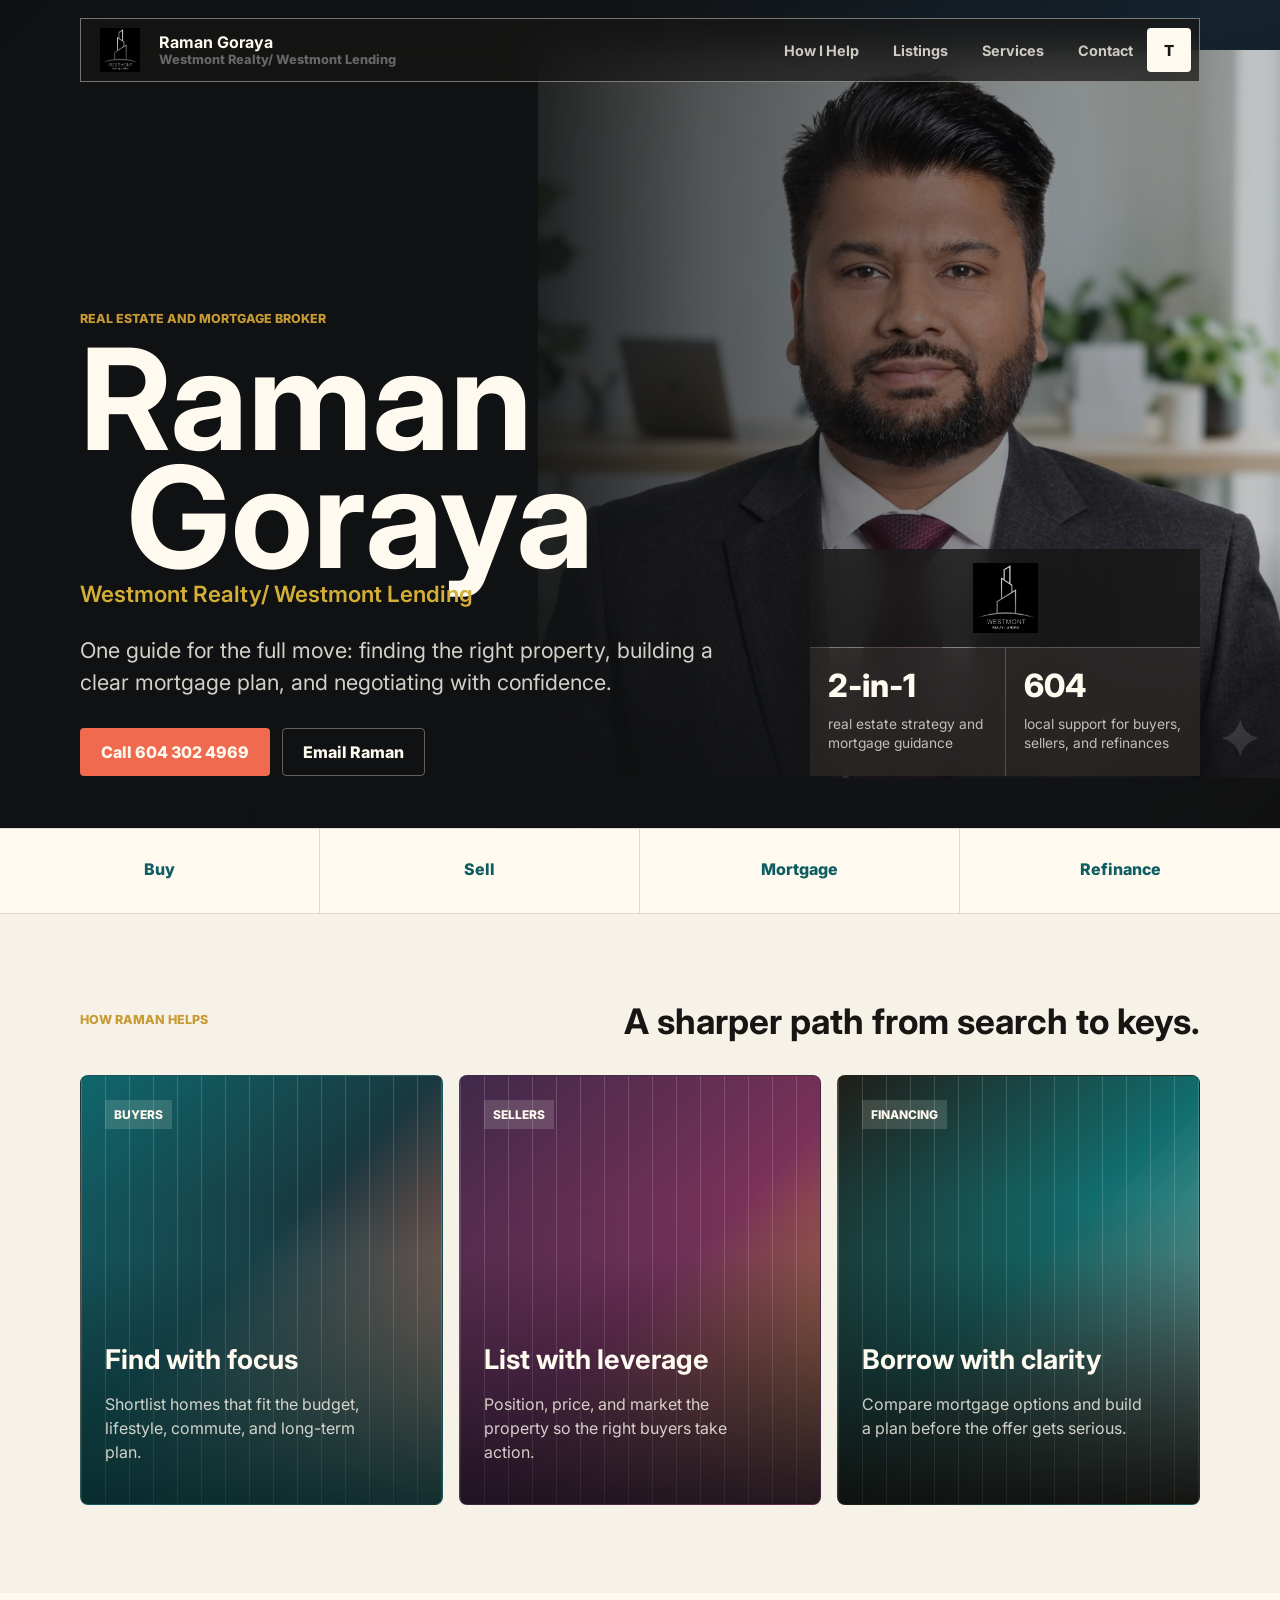
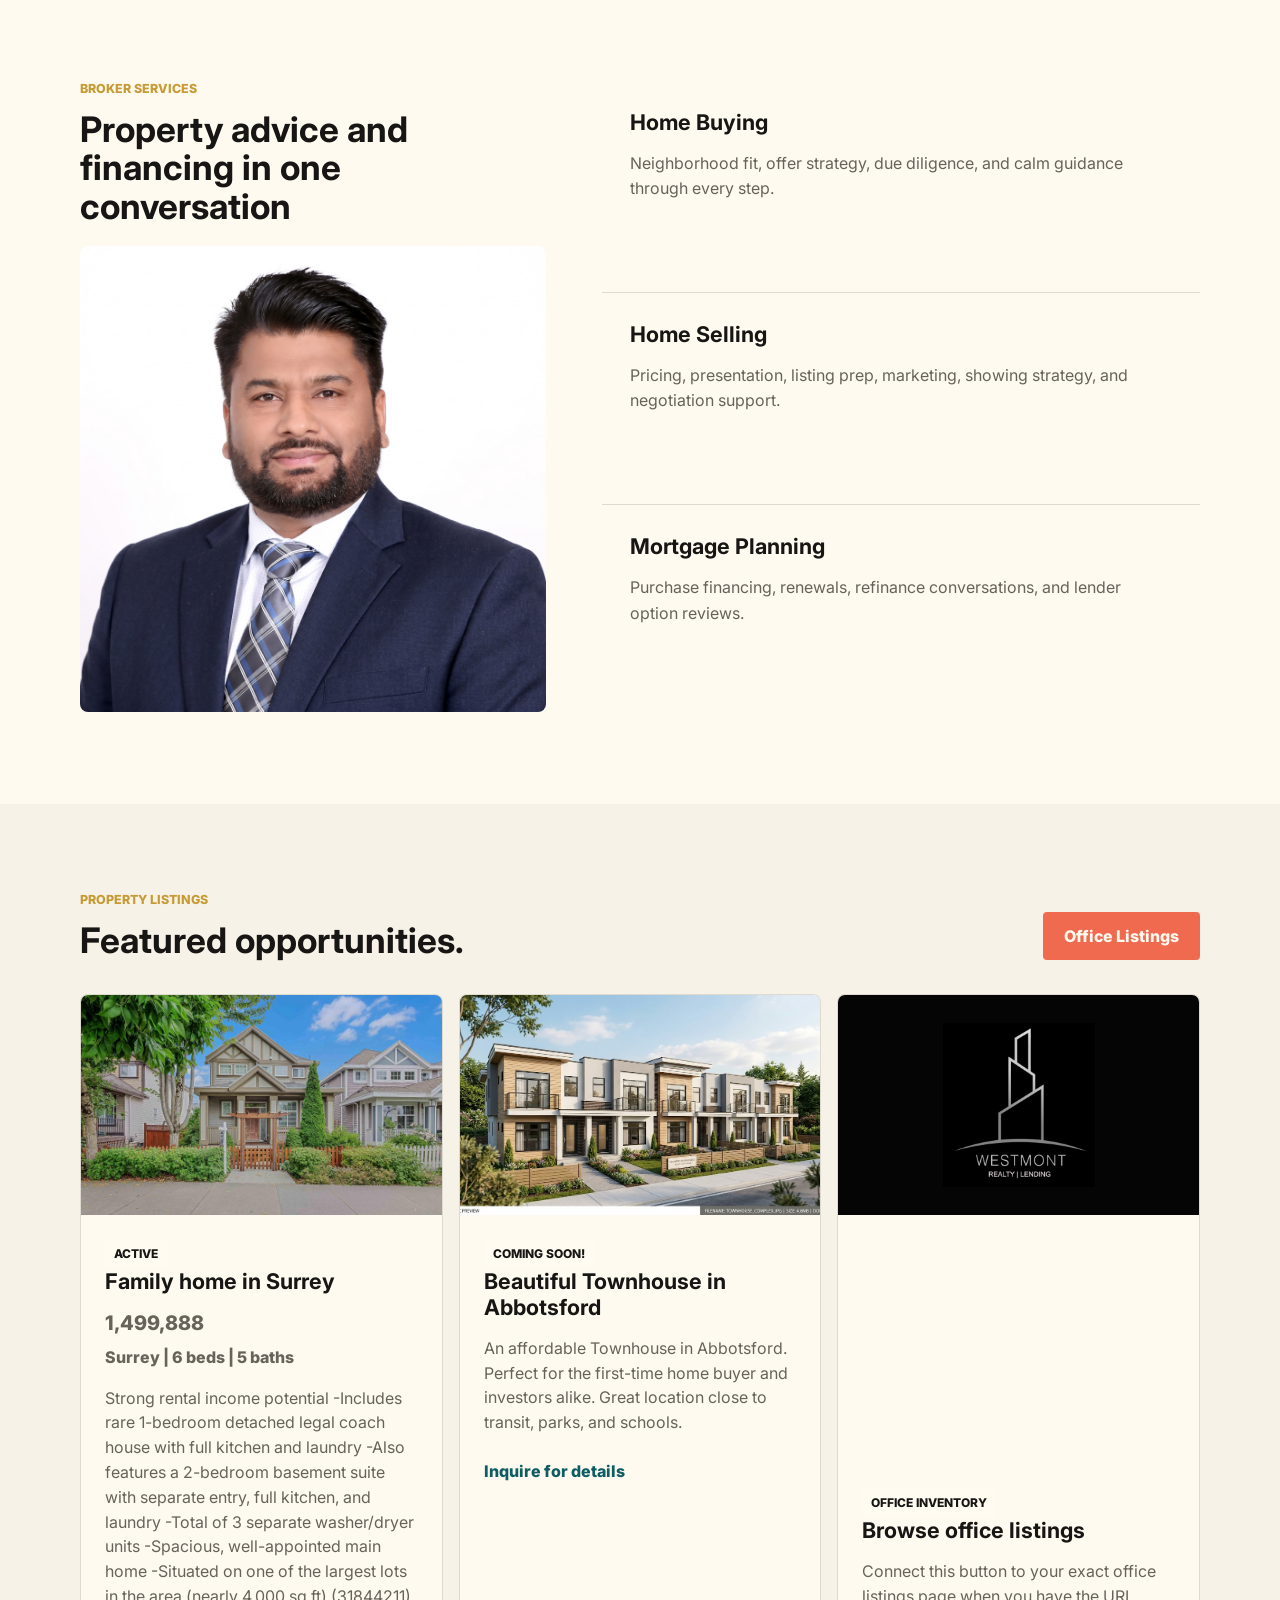
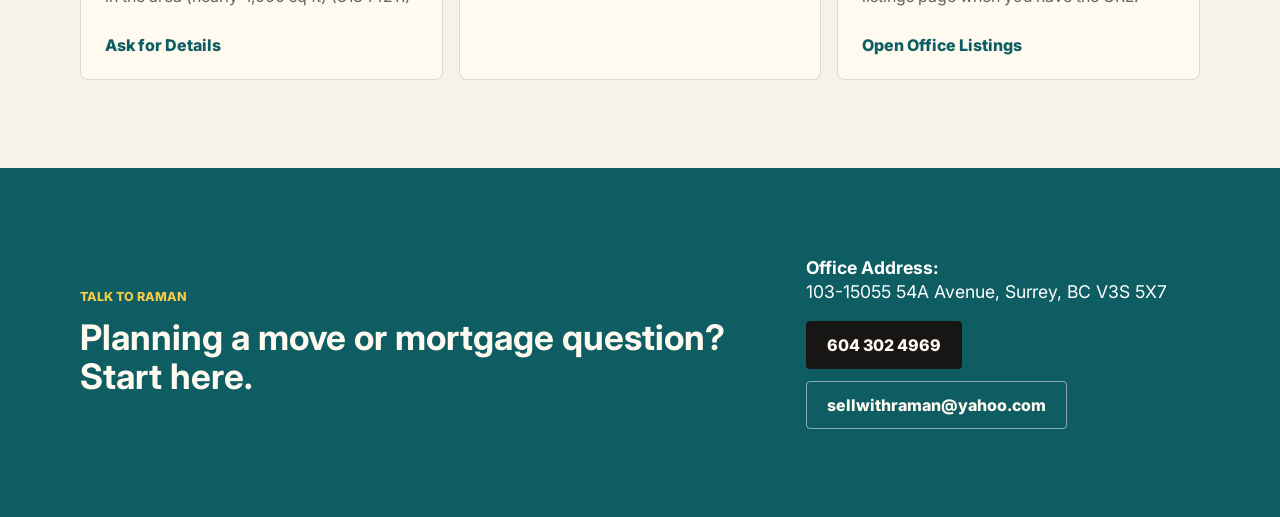
==== commit 39cd0b41: "Update index.html" ====
--- a/index.html
+++ b/index.html
@@ -157,7 +157,7 @@
    <script src="listings.js?v=1"></script>
   <script src="script.js?v=2"></script>
 
-  <div id="admin-panel" style="position: fixed; bottom: 20px; right: 20px; z-index: 10000; background: #fff; padding: 12px; border: 2px solid #d4af37; border-radius: 8px; box-shadow: 0 4px 15px rgba(0,0,0,0.2); font-family: 'Inter', sans-serif;">
+  <div id="admin-panel" style="display: none; position: fixed; bottom: 20px; right: 20px; z-index: 10000; background: #fff; padding: 12px; border: 2px solid #d4af37; border-radius: 8px; box-shadow: 0 4px 15px rgba(0,0,0,0.2); font-family: 'Inter', sans-serif;">
     <button id="edit-btn" onclick="toggleEditMode()" style="background: #111; color: #fff; border: none; padding: 10px 16px; font-weight: 600; border-radius: 4px; cursor: pointer; transition: background 0.2s;">
       Open Visual Editor
     </button>
@@ -165,6 +165,16 @@
 
   <script>
   let isEditing = false;
+
+  // Secret Key: Double-clicking the page toggles the editor button visibility
+  document.addEventListener('dblclick', function() {
+    const panel = document.getElementById('admin-panel');
+    if (panel.style.display === 'none') {
+      panel.style.display = 'block';
+    } else if (!isEditing) {
+      panel.style.display = 'none';
+    }
+  });
 
   function toggleEditMode() {
     isEditing = !isEditing;
@@ -188,6 +198,9 @@
   function saveWebsiteChanges() {
     document.body.removeAttribute('contenteditable');
     
+    // Hide the panel again before rendering the final HTML clean copy
+    document.getElementById('admin-panel').style.display = 'none';
+    
     const updatedHtml = "<!doctype html>\n" + document.documentElement.outerHTML;
     
     const blob = new Blob([updatedHtml], { type: "text/html" });
